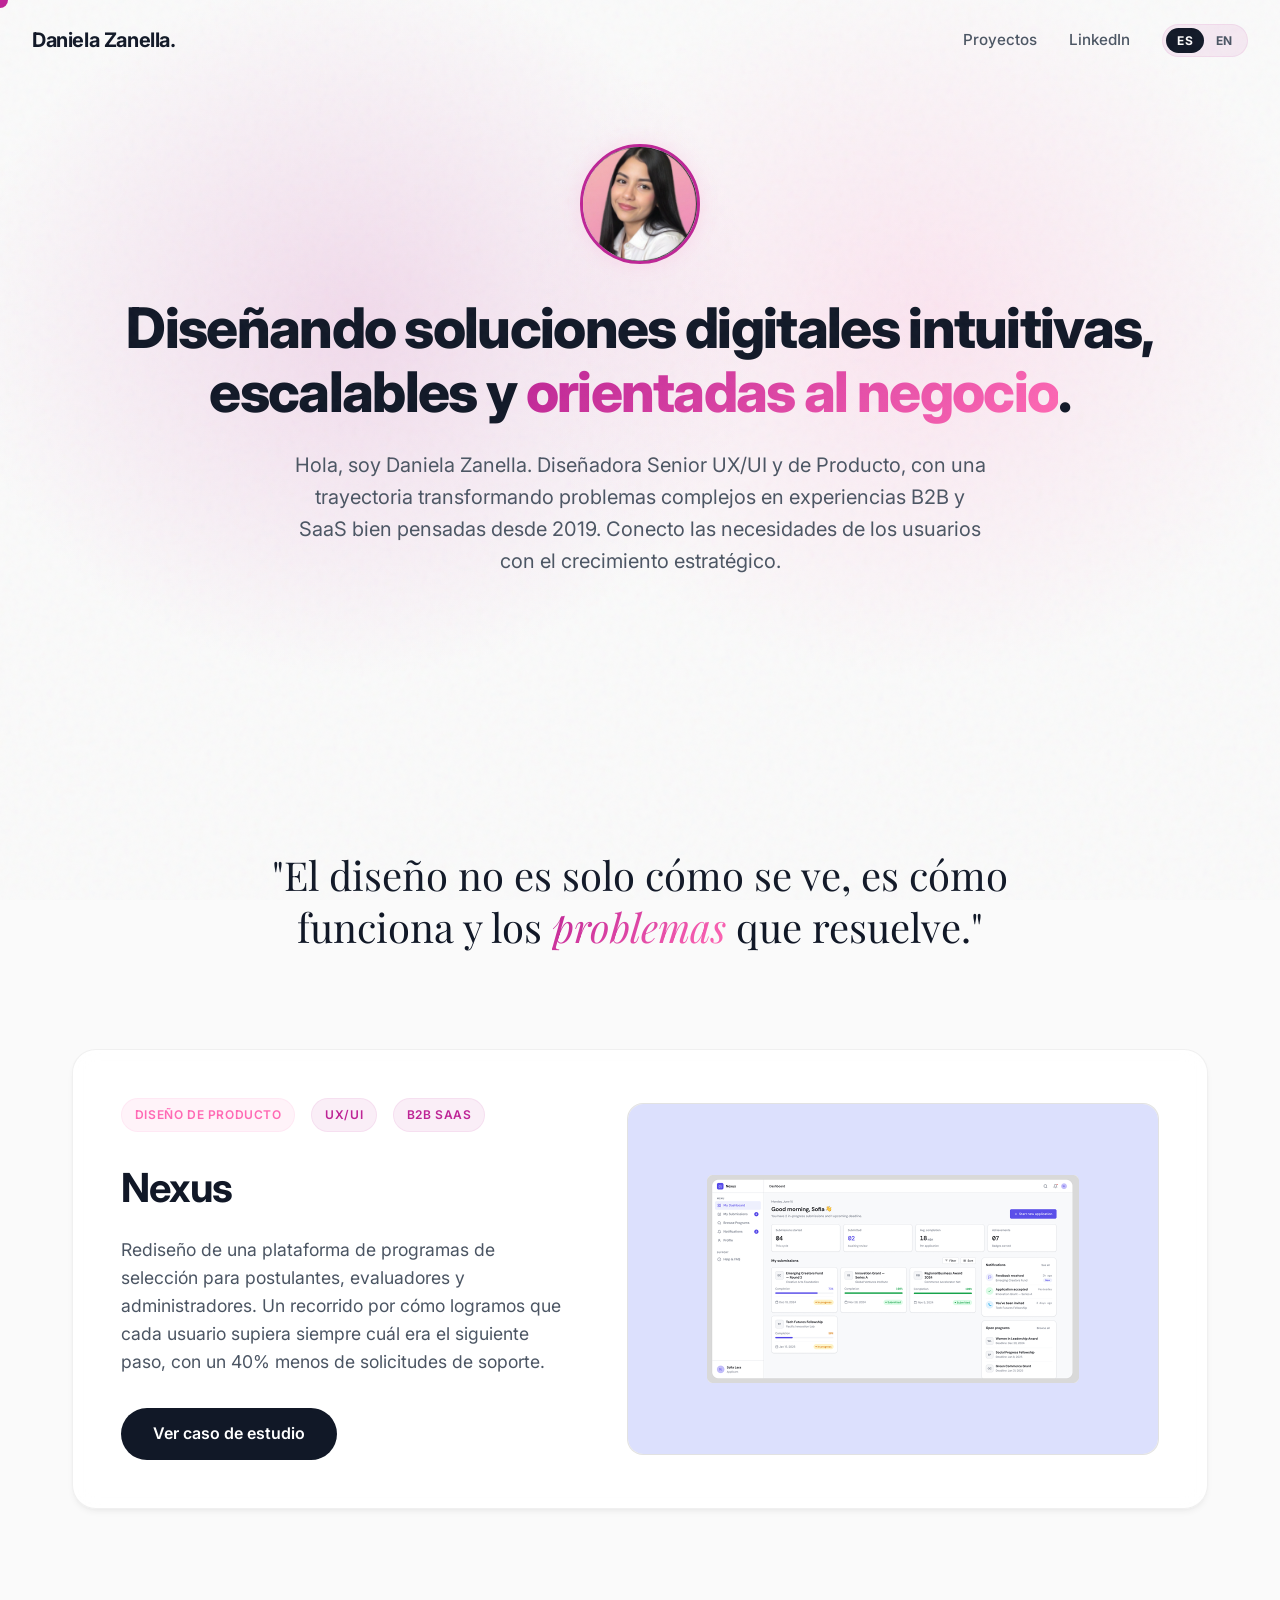
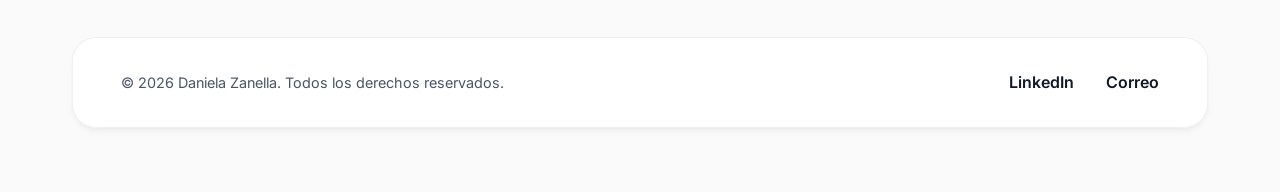
==== index.html @ 040f3893 "Add files via upload" ====
<!DOCTYPE html>
<html lang="es">
<head>
    <meta charset="UTF-8">
    <meta name="viewport" content="width=device-width, initial-scale=1.0">
    <title>Daniela Zanella - Diseñadora Senior UX/UI y de Producto</title>
    <meta name="description" content="Portafolio de Daniela Zanella. Diseñadora UX/UI y de Producto que crea soluciones B2B y experiencias intuitivas desde 2019.">

    <!-- Open Graph Meta Tags -->
    <meta property="og:title" content="Daniela Zanella - Senior Product Designer">
    <meta property="og:description" content="Portfolio of Daniela Zanella. UX/UI & Product Designer bridging the gap between user needs and strategic growth.">
    <meta property="og:image" content="https://danizanella.github.io/portfolio/assets/images/home/photo.png">
    <meta property="og:url" content="https://danizanella.github.io/portfolio/">
    <meta property="og:type" content="website">

    <link rel="stylesheet" href="css/style.css">
    <link href="https://fonts.googleapis.com/css2?family=Inter:wght@400;500;600;700;800&family=Playfair+Display:ital,wght@0,400;0,600;1,400&display=swap" rel="stylesheet">
</head>
<body data-title-key="home.meta.title" data-desc-key="home.meta.description">
    <div class="noise-overlay"></div>

    <!-- Navigation -->
    <nav class="navbar" id="navbar">
        <a href="index.html" class="nav-brand" aria-label="Daniela Zanella"><span class="brand-full">Daniela Zanella.</span><span class="brand-short" aria-hidden="true">DZ.</span></a>
        <div class="nav-links">
            <a href="#work" class="nav-link" data-i18n="nav.work">Proyectos</a>
            <a href="https://www.linkedin.com/in/dazanella/" target="_blank" rel="noopener" class="nav-link">LinkedIn</a>
            <div class="lang-switch" role="group" data-i18n-attr="aria-label:nav.lang" aria-label="Cambiar idioma">
                <button type="button" class="lang-option active" data-lang="es" aria-pressed="true">ES</button>
                <button type="button" class="lang-option" data-lang="en" aria-pressed="false">EN</button>
            </div>
        </div>
    </nav>

    <main>
        <!-- Hero (fondo a todo el ancho) -->
        <section class="hero">
            <div class="hero-inner fade-in">
                <div class="profile-container stagger-1">
                    <img src="assets/images/home/photo.png" data-i18n-attr="alt:home.hero.alt" alt="Daniela Zanella" class="profile-img">
                </div>
                <h1 class="headline fade-in stagger-2" data-i18n-html="home.hero.headline"></h1>
                <p class="hero-subtitle fade-in stagger-3" data-i18n="home.hero.subtitle"></p>
            </div>
        </section>

        <div class="container">

        <!-- Statement Section -->
        <section class="statement fade-in zoom">
            <h2 class="serif-text" data-i18n-html="home.statement"></h2>
        </section>

        <!-- Case Studies -->
        <section class="case-studies" id="work">
            <!-- Project 1: NEXUS -->
            <div class="case-card glass-panel fade-in slide-left">
                <div class="case-content">
                    <div class="tags">
                        <span class="tag pink" data-i18n="home.nexus.tag1"></span>
                        <span class="tag" data-i18n="home.nexus.tag2"></span>
                        <span class="tag" data-i18n="home.nexus.tag3"></span>
                    </div>
                    <h3 data-i18n="home.nexus.title"></h3>
                    <p data-i18n="home.nexus.text"></p>
                    <a href="project-nexus.html" class="btn-primary" data-i18n="cta.caseStudy"></a>
                </div>
                <div class="case-image">
                    <img src="assets/images/home/nexus-cover.png" data-i18n-attr="alt:home.nexus.imgAlt" alt="Dashboard del postulante en Nexus">
                </div>
            </div>
        </section>

        <!-- Footer -->
        <footer class="footer fade-in zoom">
            <div class="footer-content glass-panel">
                <p data-i18n="footer.rights"></p>
                <div class="social-links">
                    <a href="https://www.linkedin.com/in/dazanella/" target="_blank" rel="noopener" class="social-link">LinkedIn</a>
                    <a href="mailto:dzanella2898@gmail.com" class="social-link" data-i18n="footer.email"></a>
                </div>
            </div>
        </footer>
        </div>
    </main>

    <!-- Back to top button -->
    <a href="#" class="back-to-top" id="backToTop" data-i18n-attr="aria-label:backToTop" aria-label="Volver arriba">
        <svg xmlns="http://www.w3.org/2000/svg" width="24" height="24" viewBox="0 0 24 24" fill="none" stroke="currentColor" stroke-width="2" stroke-linecap="round" stroke-linejoin="round"><path d="m18 15-6-6-6 6"/></svg>
    </a>

    <!-- Custom Cursor -->
    <div class="custom-cursor" id="customCursor"></div>

    <script src="js/i18n.js"></script>
    <script src="js/script.js"></script>
</body>
</html>
---- css/style.css ----
:root {
    --bg-color: #FAFAFA;
    --text-primary: #111827;
    --text-secondary: #4B5563;
    --accent: #be2596; /* Professional Pink/Magenta */
    --accent-secondary: #FF69B4; /* Lighter Pink */
    --accent-glow: rgba(190, 37, 150, 0.15);
    --pink-glow: rgba(255, 105, 180, 0.15);
    --accent-light: rgba(190, 37, 150, 0.08);
    --pink-light: rgba(255, 105, 180, 0.08);
    --glass-bg: rgba(255, 255, 255, 0.85);
    --glass-border: rgba(0, 0, 0, 0.06);
    --shadow-sm: 0 4px 6px -1px rgba(0, 0, 0, 0.05), 0 2px 4px -1px rgba(0, 0, 0, 0.03);
    --shadow-md: 0 10px 15px -3px rgba(0, 0, 0, 0.05), 0 4px 6px -2px rgba(0, 0, 0, 0.025);
    
    --font-inter: 'Inter', sans-serif;
    --font-serif: 'Playfair Display', serif;
}

* {
    margin: 0;
    padding: 0;
    box-sizing: border-box;
}

body {
    background-color: var(--bg-color);
    color: var(--text-primary);
    font-family: var(--font-inter);
    line-height: 1.6;
    overflow-x: hidden;
    -webkit-font-smoothing: antialiased;
}

/* Subtle noise texture */
.noise-overlay {
    position: fixed;
    top: 0;
    left: 0;
    width: 100%;
    height: 100%;
    pointer-events: none;
    z-index: 9999;
    opacity: 0.04;
    background-image: url('data:image/svg+xml;utf8,%3Csvg viewBox="0 0 200 200" xmlns="http://www.w3.org/2000/svg"%3E%3Cfilter id="noiseFilter"%3E%3CfeTurbulence type="fractalNoise" baseFrequency="0.65" numOctaves="3" stitchTiles="stitch"/%3E%3C/filter%3E%3Crect width="100%25" height="100%25" filter="url(%23noiseFilter)"/%3E%3C/svg%3E');
}

.container {
    max-width: 1200px;
    margin: 0 auto;
    padding: 2rem;
}

/* Navigation */
.navbar {
    gap: 0.75rem;
    position: fixed;
    top: 0;
    left: 0;
    width: 100%;
    padding: 1.5rem 2rem;
    display: flex;
    justify-content: space-between;
    align-items: center;
    z-index: 1000;
    transition: all 0.3s ease;
}

.navbar.scrolled {
    background: var(--glass-bg);
    backdrop-filter: blur(12px);
    -webkit-backdrop-filter: blur(12px);
    border-bottom: 1px solid var(--glass-border);
    box-shadow: var(--shadow-sm);
    padding: 1rem 2rem;
}

.nav-brand {
    font-weight: 700;
    font-size: 1.25rem;
    color: var(--text-primary);
    text-decoration: none;
    letter-spacing: -0.02em;
}

.brand-short {
    display: none;
}

.nav-brand,
.nav-link {
    white-space: nowrap;
}

.nav-links {
    display: flex;
    gap: 2rem;
}

.nav-link {
    color: var(--text-secondary);
    text-decoration: none;
    font-weight: 500;
    font-size: 0.95rem;
    transition: color 0.3s ease;
}

.nav-link:hover {
    color: var(--accent-secondary); /* Hover turns pink */
}

/* Glassmorphism utilities */
.glass-panel {
    background: var(--glass-bg);
    backdrop-filter: blur(12px);
    -webkit-backdrop-filter: blur(12px);
    border: 1px solid var(--glass-border);
    border-radius: 24px;
    padding: 3rem;
    box-shadow: var(--shadow-sm);
}

.highlight {
    background: linear-gradient(135deg, var(--accent), var(--accent-secondary));
    -webkit-background-clip: text;
    -webkit-text-fill-color: transparent;
    font-weight: 800;
}

.highlight-pink {
    color: var(--accent-secondary);
}

.italic-serif {
    font-family: var(--font-serif);
    font-style: italic;
    font-weight: 400;
}

.serif-text {
    font-family: var(--font-serif);
    font-size: 2.5rem;
    line-height: 1.3;
    font-weight: 400;
}

/* Hero (fondo a todo el ancho) */
.hero {
    position: relative;
    overflow: hidden;
    width: 100%;
    padding: 9rem 2rem 6rem;
    isolation: isolate;
}

.hero-inner {
    display: flex;
    flex-direction: column;
    align-items: center;
    text-align: center;
    max-width: 1200px;
    margin: 0 auto;
}

@keyframes breath {
    0% { opacity: 0.7; transform: scale(1); }
    50% { opacity: 1; transform: scale(1.05); }
    100% { opacity: 0.7; transform: scale(1); }
}

/* Glow rosa que cubre todo el ancho de la pantalla, sin bordes visibles */
.hero::before {
    content: '';
    position: absolute;
    inset: 0;
    background: radial-gradient(ellipse 45% 70% at 28% 45%, var(--accent-glow) 0%, transparent 70%),
                radial-gradient(ellipse 45% 70% at 72% 45%, var(--pink-glow) 0%, transparent 70%);
    z-index: -1;
    animation: breath 8s ease-in-out infinite;
}

@keyframes float {
    0% { transform: translateY(0px); }
    50% { transform: translateY(-10px); }
    100% { transform: translateY(0px); }
}

.profile-container {
    width: 120px;
    height: 120px;
    border-radius: 50%;
    overflow: hidden;
    border: 3px solid var(--accent);
    box-shadow: 0 0 20px var(--pink-glow);
    margin-bottom: 2rem;
    background: var(--glass-bg);
    animation: float 6s ease-in-out infinite;
}

.profile-img {
    width: 100%;
    height: 100%;
    object-fit: cover;
}

.headline {
    font-size: 3.5rem;
    font-weight: 800;
    line-height: 1.15;
    letter-spacing: -0.03em;
    margin-bottom: 1.5rem;
    color: var(--text-primary);
}

.hero-subtitle {
    font-size: 1.25rem;
    color: var(--text-secondary);
    max-width: 700px;
    margin-bottom: 3rem;
}

.scroll-indicator {
    margin-top: 2rem;
}

.pill {
    width: 32px;
    height: 56px;
    border: 2px solid rgba(0,0,0,0.1);
    border-radius: 20px;
    display: flex;
    justify-content: center;
    padding-top: 8px;
}

.dot {
    width: 6px;
    height: 6px;
    background: linear-gradient(to bottom, var(--accent), var(--accent-secondary));
    border-radius: 50%;
    animation: scrollAnimation 2s infinite cubic-bezier(0.65, 0, 0.35, 1);
}

@keyframes scrollAnimation {
    0% { transform: translateY(0); opacity: 1; }
    100% { transform: translateY(24px); opacity: 0; }
}

/* Statement */
.statement {
    text-align: center;
    margin: 6rem auto;
    max-width: 800px;
    color: var(--text-primary);
}

/* Case Studies */
.case-studies {
    display: flex;
    flex-direction: column;
    gap: 4rem;
    margin-bottom: 8rem;
}

.case-card {
    display: flex;
    align-items: center;
    gap: 4rem;
    padding: 3rem;
    transition: all 0.5s cubic-bezier(0.165, 0.84, 0.44, 1);
}

.case-card:hover {
    transform: translateY(-8px);
    border-color: rgba(236, 72, 153, 0.4); /* Pink border on hover */
    box-shadow: 0 20px 40px rgba(0,0,0,0.08);
}

.case-card.reverse {
    flex-direction: row-reverse;
}

.case-content {
    flex: 1;
}

.tags {
    display: flex;
    gap: 1rem;
    margin-bottom: 1.5rem;
    flex-wrap: wrap;
}

.tag {
    font-size: 0.75rem;
    font-weight: 600;
    letter-spacing: 0.05em;
    text-transform: uppercase;
    color: var(--accent);
    border: 1px solid var(--accent-light);
    padding: 0.4rem 0.8rem;
    border-radius: 100px;
    background: var(--accent-light);
}

/* Secondary tag in pink */
.tag.pink {
    color: var(--accent-secondary);
    border: 1px solid var(--pink-light);
    background: var(--pink-light);
}

.case-content h3 {
    font-size: 2.5rem;
    margin-bottom: 1rem;
    color: var(--text-primary);
    font-weight: 700;
    letter-spacing: -0.02em;
}

.case-content p {
    color: var(--text-secondary);
    font-size: 1.1rem;
    margin-bottom: 2rem;
}

.btn-primary {
    display: inline-block;
    padding: 0.8rem 2rem;
    background: var(--text-primary);
    color: #FFFFFF;
    text-decoration: none;
    border-radius: 100px;
    font-weight: 600;
    background-size: 200% auto;
    transition: all 0.4s cubic-bezier(0.165, 0.84, 0.44, 1);
}

.btn-primary:hover {
    background-image: linear-gradient(135deg, var(--accent), var(--accent-secondary), var(--accent));
    background-position: right center;
    color: #FFFFFF;
    transform: translateY(-3px) scale(1.02);
    box-shadow: 0 10px 20px var(--pink-glow);
}

.case-image {
    flex: 1.2;
    border-radius: 16px;
    overflow: hidden;
    position: relative;
    background-color: #f0f0f0;
    border: 1px solid var(--glass-border);
}

.case-image img {
    width: 100%;
    height: auto;
    display: block;
    border-radius: 16px;
    transition: transform 0.7s ease;
}

.case-card:hover .case-image img {
    transform: scale(1.03);
}

/* Project Detail Page Styles */
/* Banner inicial con fondo degradado */
.project-hero {
    background: linear-gradient(105deg, #fcd5e6 0%, #fbe6ef 45%, var(--bg-color) 100%);
    padding: 9rem 2rem 4.5rem;
}

.project-header {
    text-align: center;
    max-width: 800px;
    margin: 0 auto;
}

.project-header .tags {
    justify-content: center;
    margin-bottom: 1rem;
}

.project-header .hero-subtitle {
    margin: 0 auto;
    font-size: 1.1rem;
    max-width: 560px;
}

.project-title {
    font-size: 4rem;
    font-weight: 800;
    letter-spacing: -0.03em;
    margin-bottom: 1rem;
}

.project-meta {
    display: flex;
    justify-content: center;
    gap: 3rem;
    margin-top: 3rem;
    border-top: 1px solid var(--glass-border);
    border-bottom: 1px solid var(--glass-border);
    padding: 2rem 0;
}

.meta-item {
    display: flex;
    flex-direction: column;
    text-align: left;
}

.meta-label {
    font-size: 0.8rem;
    color: var(--text-secondary);
    text-transform: uppercase;
    letter-spacing: 0.05em;
    font-weight: 600;
    margin-bottom: 0.5rem;
}

.meta-value {
    font-weight: 600;
    color: var(--text-primary);
}

.project-section {
    margin-bottom: 6rem;
    max-width: 800px;
    margin-left: auto;
    margin-right: auto;
}

.project-section h2 {
    font-size: 2rem;
    font-weight: 700;
    margin-bottom: 1.5rem;
    letter-spacing: -0.02em;
}

.project-section h3 {
    font-size: 1.5rem;
    font-weight: 600;
    margin-top: 2.5rem;
    margin-bottom: 1rem;
}

.project-section p {
    color: var(--text-secondary);
    font-size: 1.1rem;
    margin-bottom: 1.5rem;
}

.project-section ul {
    margin-bottom: 1.5rem;
    padding-left: 1.5rem;
    color: var(--text-secondary);
    font-size: 1.1rem;
}

.project-section li {
    margin-bottom: 0.5rem;
}

.project-figure {
    margin: 2.5rem 0 3rem;
}

.project-figure img {
    display: block;
    width: 100%;
    height: auto;
    border-radius: 16px;
    box-shadow: var(--shadow-md);
}

.project-section > .project-figure:last-child {
    margin-bottom: 0;
}

/* Sección de resultados con fondo degradado */
.results-band {
    background: linear-gradient(105deg, #fcd5e6 0%, #fbe6ef 45%, var(--bg-color) 100%);
    padding: 6rem 2rem;
    margin-bottom: 6rem;
}

.results-inner {
    max-width: 960px;
    margin: 0 auto;
    text-align: center;
}

.results-inner h2 {
    font-size: 2rem;
    font-weight: 700;
    letter-spacing: -0.02em;
    margin-bottom: 1.25rem;
}

.results-intro {
    color: var(--text-secondary);
    font-size: 1.1rem;
    max-width: 720px;
    margin: 0 auto 3rem;
}

.metrics-grid {
    display: grid;
    grid-template-columns: repeat(3, 1fr);
    gap: 1.5rem;
}

.metric-card {
    background: #FFFFFF;
    border-radius: 16px;
    padding: 2rem 1.5rem;
    text-align: center;
    box-shadow: var(--shadow-sm);
}

.metric-number {
    font-size: 2.5rem;
    font-weight: 600;
    color: var(--accent);
    line-height: 1.1;
    letter-spacing: -0.02em;
    margin-bottom: 0.5rem;
}

.metric-label {
    font-size: 0.8rem;
    font-weight: 600;
    color: var(--text-secondary);
    text-transform: uppercase;
    letter-spacing: 0.1em;
}

.project-section.learnings {
    margin-bottom: 4rem;
    padding-bottom: 4rem;
    border-bottom: 1px solid var(--glass-border);
}

/* Otros proyectos */
.other-projects {
    text-align: center;
    margin-bottom: 6rem;
}

.other-projects h2 {
    font-size: 1.75rem;
    font-weight: 700;
    letter-spacing: -0.02em;
}

.other-subtitle {
    color: var(--text-secondary);
    margin-bottom: 2.5rem;
}

.other-grid {
    display: grid;
    grid-template-columns: repeat(2, 1fr);
    gap: 1.75rem;
    max-width: 1000px;
    margin: 0 auto;
    align-items: stretch;
}

.other-card {
    display: flex;
    flex-direction: column;
    align-items: flex-start;
    text-align: left;
    padding: 2rem;
    border-radius: 24px;
    transition: transform 0.4s cubic-bezier(0.165, 0.84, 0.44, 1), box-shadow 0.4s ease;
}

.other-card:hover {
    transform: translateY(-6px);
    box-shadow: 0 20px 40px rgba(190, 37, 150, 0.15);
}

.other-card--violet {
    background: linear-gradient(160deg, #dfa3d2 0%, #efcfe6 100%);
}

.other-card--pink {
    background: linear-gradient(160deg, #f9b6d6 0%, #fddcec 100%);
}

.brand-mark {
    display: inline-flex;
    align-items: center;
    gap: 0.4rem;
    color: var(--text-primary);
    margin-bottom: 1.25rem;
    opacity: 0.8;
}

.brand-wildflower {
    font-weight: 800;
    font-size: 0.95rem;
    letter-spacing: 0.02em;
}

.brand-therabody {
    font-weight: 500;
    font-size: 1rem;
}

.brand-ring {
    width: 14px;
    height: 14px;
    border: 1.5px solid currentColor;
    border-radius: 50%;
}

.other-card h3 {
    font-size: 1.75rem;
    font-weight: 500;
    line-height: 1.2;
    letter-spacing: -0.02em;
    color: var(--text-primary);
    margin-bottom: 1rem;
}

.other-card p {
    color: var(--text-secondary);
    font-size: 0.9rem;
    margin-bottom: 1.5rem;
}

.other-card .btn-primary {
    margin-top: auto;
    padding: 0.7rem 1.4rem;
    font-size: 0.85rem;
}

/* Selector de idioma */
.nav-links {
    align-items: center;
}

.lang-switch {
    display: inline-flex;
    padding: 3px;
    border-radius: 100px;
    background: var(--accent-light);
    border: 1px solid var(--accent-light);
}

.lang-option {
    font-family: inherit;
    font-size: 0.75rem;
    font-weight: 700;
    letter-spacing: 0.05em;
    color: var(--text-secondary);
    background: transparent;
    border: none;
    border-radius: 100px;
    padding: 0.3rem 0.7rem;
    cursor: pointer;
    transition: all 0.3s ease;
}

.lang-option:hover {
    color: var(--accent);
}

.lang-option.active {
    background: var(--text-primary);
    color: #FFFFFF;
}

.lang-option:focus-visible {
    outline: 2px solid var(--accent);
    outline-offset: 2px;
}

/* Back to top button */
.back-to-top {
    position: fixed;
    bottom: 2rem;
    right: 2rem;
    width: 50px;
    height: 50px;
    background: var(--glass-bg);
    border: 1px solid var(--glass-border);
    border-radius: 50%;
    display: flex;
    justify-content: center;
    align-items: center;
    color: var(--text-primary);
    text-decoration: none;
    box-shadow: var(--shadow-md);
    opacity: 0;
    visibility: hidden;
    transition: all 0.3s ease;
    z-index: 999;
}

.back-to-top.visible {
    opacity: 1;
    visibility: visible;
}

.back-to-top:hover {
    background: linear-gradient(135deg, var(--accent), var(--accent-secondary));
    color: #fff;
    transform: translateY(-3px);
    border: none;
}

/* Footer */
.footer {
    padding-bottom: 2rem;
}

.footer-content {
    display: flex;
    justify-content: space-between;
    align-items: center;
    padding: 2rem 3rem;
}

.footer-content p {
    color: var(--text-secondary);
    font-size: 0.9rem;
}

.social-links {
    display: flex;
    gap: 2rem;
}

.social-link {
    color: var(--text-primary);
    text-decoration: none;
    font-weight: 600;
    transition: color 0.3s ease;
}

.social-link:hover {
    color: var(--accent-secondary);
}

/* Animations */
.fade-in {
    opacity: 0;
    transform: translateY(30px);
    transition: opacity 0.8s cubic-bezier(0.165, 0.84, 0.44, 1), transform 0.8s cubic-bezier(0.165, 0.84, 0.44, 1);
}

.fade-in.slide-left {
    transform: translateX(-50px);
}

.fade-in.slide-right {
    transform: translateX(50px);
}

.fade-in.zoom {
    transform: scale(0.95);
}

.fade-in.visible {
    opacity: 1;
    transform: translate(0) scale(1);
}

.stagger-1 { transition-delay: 0.1s; }
.stagger-2 { transition-delay: 0.2s; }
.stagger-3 { transition-delay: 0.3s; }
.stagger-4 { transition-delay: 0.4s; }

/* In viewport, the stagger applies to visibility */
.fade-in.visible.stagger-1 { transition-delay: 0.1s; }
.fade-in.visible.stagger-2 { transition-delay: 0.2s; }
.fade-in.visible.stagger-3 { transition-delay: 0.3s; }
.fade-in.visible.stagger-4 { transition-delay: 0.4s; }

/* Responsive constraints */
@media (max-width: 992px) {
    .headline {
        font-size: 2.75rem;
    }
    
    .serif-text {
        font-size: 2rem;
    }
    
    .case-card, .case-card.reverse {
        flex-direction: column;
        gap: 2rem;
    }
    
    .case-image {
        width: 100%;
    }
    
    .project-meta {
        /* Use a 2x2 grid instead of a single column for better space usage on tablets */
        display: grid;
        grid-template-columns: 1fr 1fr;
        gap: 1.5rem;
        text-align: left;
    }
    
    .meta-item {
        text-align: left;
    }

    .project-title {
        font-size: 3rem;
    }

    .metric-number {
        font-size: 2rem;
    }
}

@media (max-width: 768px) {
    .container {
        padding: 1rem;
    }
    
    .glass-panel {
        /* Reduce heavy padding on small screens */
        padding: 1.5rem;
        border-radius: 16px;
    }
    
    .hero {
        padding: 6.5rem 1rem 3rem;
    }

    .headline {
        font-size: 2.25rem;
    }

    .hero-subtitle {
        font-size: 1.1rem;
        margin-bottom: 2rem;
    }

    .footer-content {
        flex-direction: column;
        gap: 1.5rem;
        text-align: center;
    }
    
    .navbar {
        padding: 1rem;
    }

    .nav-brand {
        font-size: 1.1rem;
    }

    .nav-links {
        gap: 0.9rem;
    }

    .brand-full {
        display: none;
    }

    .brand-short {
        display: inline;
    }

    .nav-link {
        font-size: 0.85rem;
    }

    .statement {
        margin: 4rem auto;
    }

    .serif-text {
        font-size: 1.5rem;
    }

    .case-content h3 {
        font-size: 2rem;
    }

    .project-title {
        font-size: 2.5rem;
    }

    .project-meta {
        /* Back to single column for very small phones, but left aligned */
        grid-template-columns: 1fr;
        gap: 1.2rem;
        padding: 1.5rem 0;
    }

    .metrics-grid {
        grid-template-columns: 1fr;
        gap: 1.5rem;
    }

    .project-hero {
        padding: 7rem 1rem 3rem;
    }

    .results-band {
        padding: 4rem 1rem;
        margin-bottom: 4rem;
    }

    .other-grid {
        grid-template-columns: 1fr;
    }

    .other-card h3 {
        font-size: 1.5rem;
    }

    .back-to-top {
        bottom: 1.5rem;
        right: 1.5rem;
        width: 45px;
        height: 45px;
    }
}

/* Custom Cursor */
@media (pointer: fine) {
    body, a, button, .case-card, .btn-primary, .lang-option {
        cursor: none;
    }

    .custom-cursor {
        position: fixed;
        top: 0;
        left: 0;
        width: 16px;
        height: 16px;
        background-color: var(--accent);
        border-radius: 50%;
        pointer-events: none;
        z-index: 9999;
        transform: translate(-50%, -50%);
        transition: width 0.3s cubic-bezier(0.165, 0.84, 0.44, 1), 
                    height 0.3s cubic-bezier(0.165, 0.84, 0.44, 1),
                    background-color 0.3s ease,
                    opacity 0.3s ease;
    }

    .custom-cursor.expand {
        width: 60px;
        height: 60px;
        background-color: var(--accent-secondary);
        opacity: 0.3;
    }
}
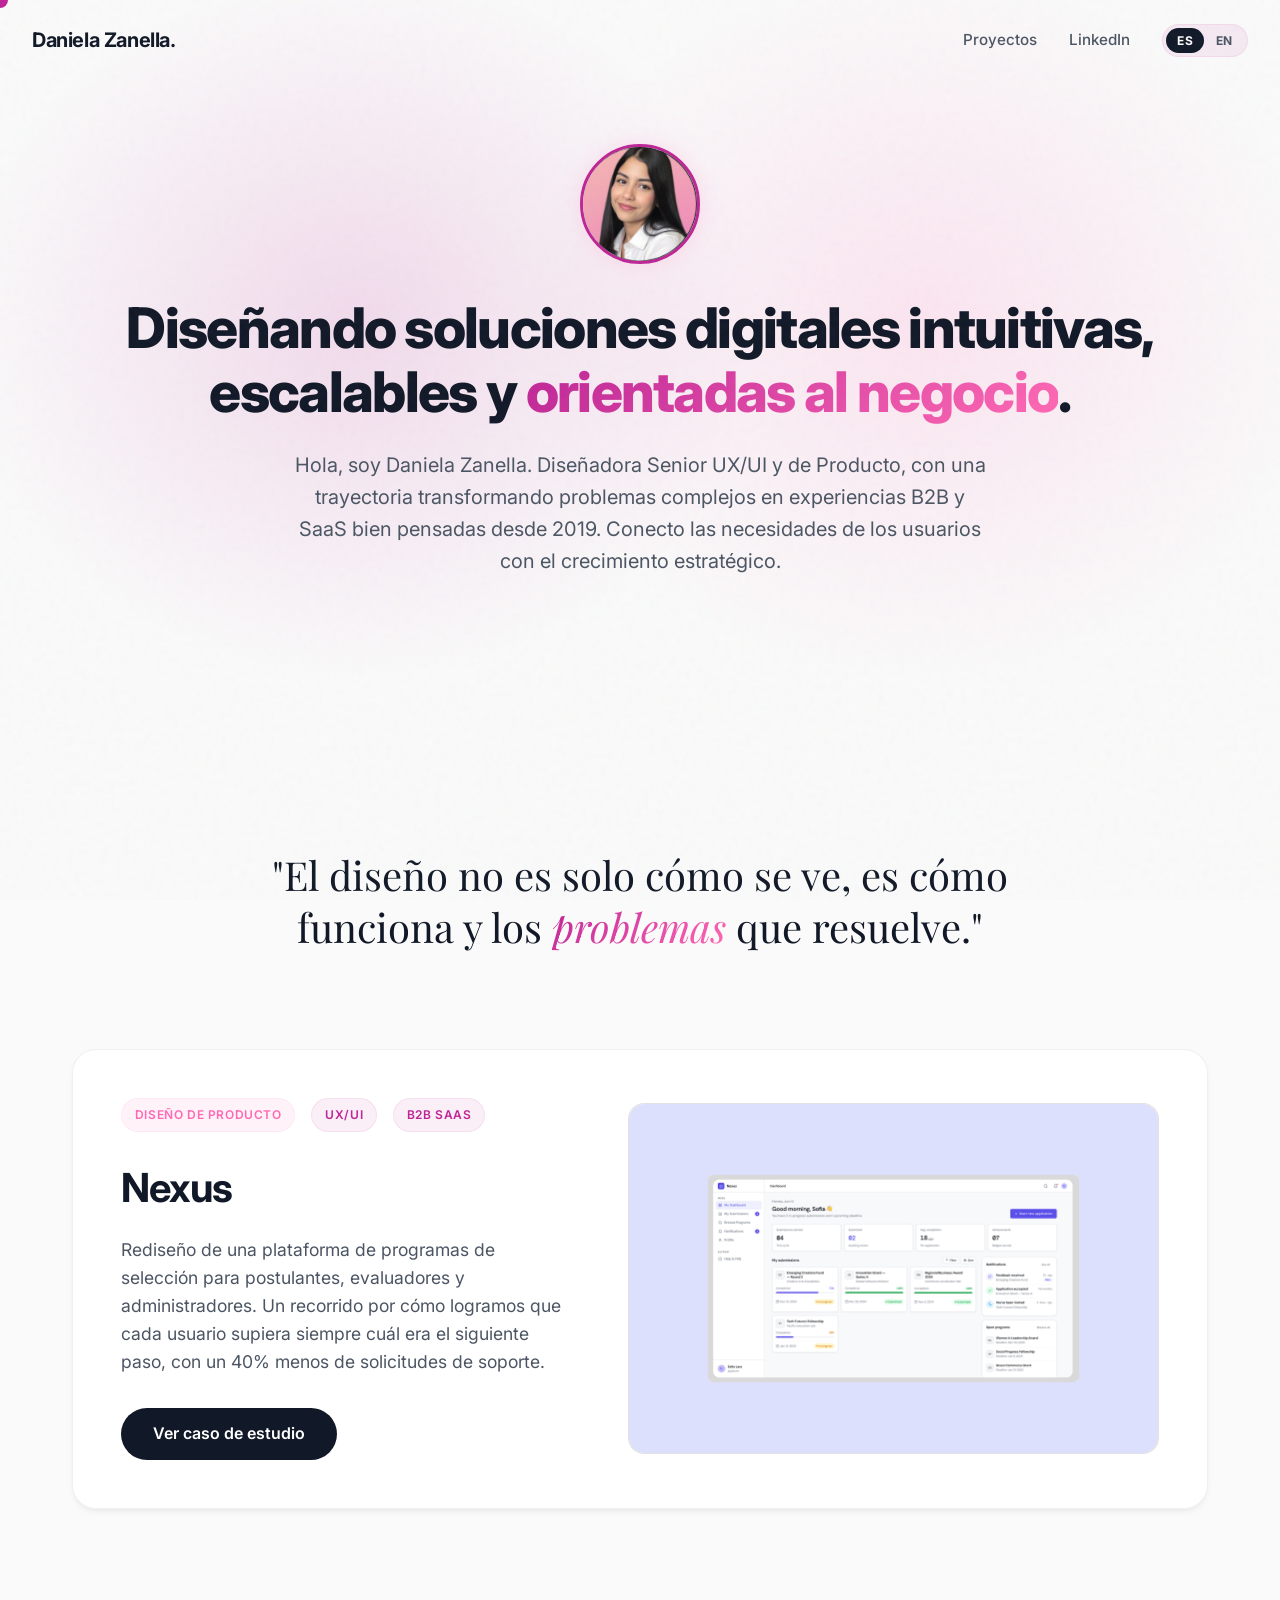
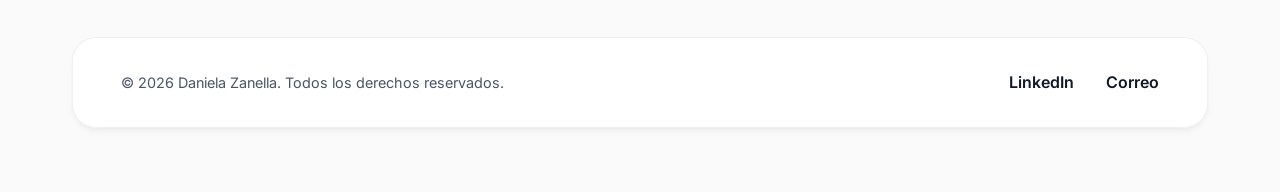
==== commit 0c6e9bdc: "Add files via upload" ====
--- a/index.html
+++ b/index.html
@@ -13,7 +13,12 @@
     <meta property="og:url" content="https://danizanella.github.io/portfolio/">
     <meta property="og:type" content="website">
 
-    <link rel="stylesheet" href="css/style.css">
+    <link rel="icon" href="assets/favicon/favicon.ico" sizes="48x48">
+    <link rel="icon" type="image/png" sizes="32x32" href="assets/favicon/favicon-32.png">
+    <link rel="icon" type="image/png" sizes="192x192" href="assets/favicon/favicon-192.png">
+    <link rel="apple-touch-icon" href="assets/favicon/apple-touch-icon.png">
+    <link rel="canonical" href="https://danizanella.github.io/portfolio/">
+    <link rel="stylesheet" href="css/style.css?v=3">
     <link href="https://fonts.googleapis.com/css2?family=Inter:wght@400;500;600;700;800&family=Playfair+Display:ital,wght@0,400;0,600;1,400&display=swap" rel="stylesheet">
 </head>
 <body data-title-key="home.meta.title" data-desc-key="home.meta.description">
@@ -21,7 +26,7 @@
 
     <!-- Navigation -->
     <nav class="navbar" id="navbar">
-        <a href="index.html" class="nav-brand" aria-label="Daniela Zanella"><span class="brand-full">Daniela Zanella.</span><span class="brand-short" aria-hidden="true">DZ.</span></a>
+        <a href="./" class="nav-brand" aria-label="Daniela Zanella"><span class="brand-full">Daniela Zanella.</span><span class="brand-short" aria-hidden="true">DZ.</span></a>
         <div class="nav-links">
             <a href="#work" class="nav-link" data-i18n="nav.work">Proyectos</a>
             <a href="https://www.linkedin.com/in/dazanella/" target="_blank" rel="noopener" class="nav-link">LinkedIn</a>
@@ -55,18 +60,19 @@
         <section class="case-studies" id="work">
             <!-- Project 1: NEXUS -->
             <div class="case-card glass-panel fade-in slide-left">
-                <div class="case-content">
-                    <div class="tags">
-                        <span class="tag pink" data-i18n="home.nexus.tag1"></span>
-                        <span class="tag" data-i18n="home.nexus.tag2"></span>
-                        <span class="tag" data-i18n="home.nexus.tag3"></span>
-                    </div>
-                    <h3 data-i18n="home.nexus.title"></h3>
-                    <p data-i18n="home.nexus.text"></p>
-                    <a href="project-nexus.html" class="btn-primary" data-i18n="cta.caseStudy"></a>
+                <!-- Orden del HTML = orden en móvil: tags, imagen, texto. En escritorio se acomoda en 2 columnas con CSS grid -->
+                <div class="tags case-tags">
+                    <span class="tag pink" data-i18n="home.nexus.tag1"></span>
+                    <span class="tag" data-i18n="home.nexus.tag2"></span>
+                    <span class="tag" data-i18n="home.nexus.tag3"></span>
                 </div>
                 <div class="case-image">
                     <img src="assets/images/home/nexus-cover.png" data-i18n-attr="alt:home.nexus.imgAlt" alt="Dashboard del postulante en Nexus">
+                </div>
+                <div class="case-content">
+                    <h3 data-i18n="home.nexus.title"></h3>
+                    <p data-i18n="home.nexus.text"></p>
+                    <a href="project-nexus" class="btn-primary" data-i18n="cta.caseStudy"></a>
                 </div>
             </div>
         </section>
@@ -92,7 +98,7 @@
     <!-- Custom Cursor -->
     <div class="custom-cursor" id="customCursor"></div>
 
-    <script src="js/i18n.js"></script>
-    <script src="js/script.js"></script>
+    <script src="js/i18n.js?v=3"></script>
+    <script src="js/script.js?v=3"></script>
 </body>
 </html>
--- a/css/style.css
+++ b/css/style.css
@@ -263,9 +263,12 @@
 }
 
 .case-card {
-    display: flex;
+    display: grid;
+    grid-template-columns: 1fr 1.2fr;
+    grid-template-rows: auto auto;
+    column-gap: 4rem;
+    row-gap: 0;
     align-items: center;
-    gap: 4rem;
     padding: 3rem;
     transition: all 0.5s cubic-bezier(0.165, 0.84, 0.44, 1);
 }
@@ -276,12 +279,16 @@
     box-shadow: 0 20px 40px rgba(0,0,0,0.08);
 }
 
-.case-card.reverse {
-    flex-direction: row-reverse;
+.case-tags {
+    grid-column: 1;
+    grid-row: 1;
+    align-self: end;
 }
 
 .case-content {
-    flex: 1;
+    grid-column: 1;
+    grid-row: 2;
+    align-self: start;
 }
 
 .tags {
@@ -345,7 +352,9 @@
 }
 
 .case-image {
-    flex: 1.2;
+    grid-column: 2;
+    grid-row: 1 / span 2;
+    align-self: center;
     border-radius: 16px;
     overflow: hidden;
     position: relative;
@@ -370,6 +379,11 @@
 .project-hero {
     background: linear-gradient(105deg, #fcd5e6 0%, #fbe6ef 45%, var(--bg-color) 100%);
     padding: 9rem 2rem 4.5rem;
+}
+
+/* Misma separación entre el banner y la primera sección que entre secciones */
+.project-hero + .container {
+    padding-top: 6rem;
 }
 
 .project-header {
@@ -794,15 +808,33 @@
         font-size: 2rem;
     }
     
-    .case-card, .case-card.reverse {
-        flex-direction: column;
-        gap: 2rem;
-    }
-    
+    /* Card en móvil/tablet: una columna, en el orden del HTML (tags -> imagen -> texto) */
+    .case-card {
+        grid-template-columns: 1fr;
+        grid-template-rows: none;
+        align-items: stretch;
+    }
+
+    .case-tags,
+    .case-image,
+    .case-content {
+        grid-column: 1;
+        grid-row: auto;
+        align-self: stretch;
+    }
+
+    .case-tags {
+        margin-bottom: 1.5rem;
+    }
+
     .case-image {
-        width: 100%;
-    }
-    
+        margin-bottom: 1.75rem;
+    }
+
+    .case-content .btn-primary {
+        align-self: flex-start;
+    }
+
     .project-meta {
         /* Use a 2x2 grid instead of a single column for better space usage on tablets */
         display: grid;
